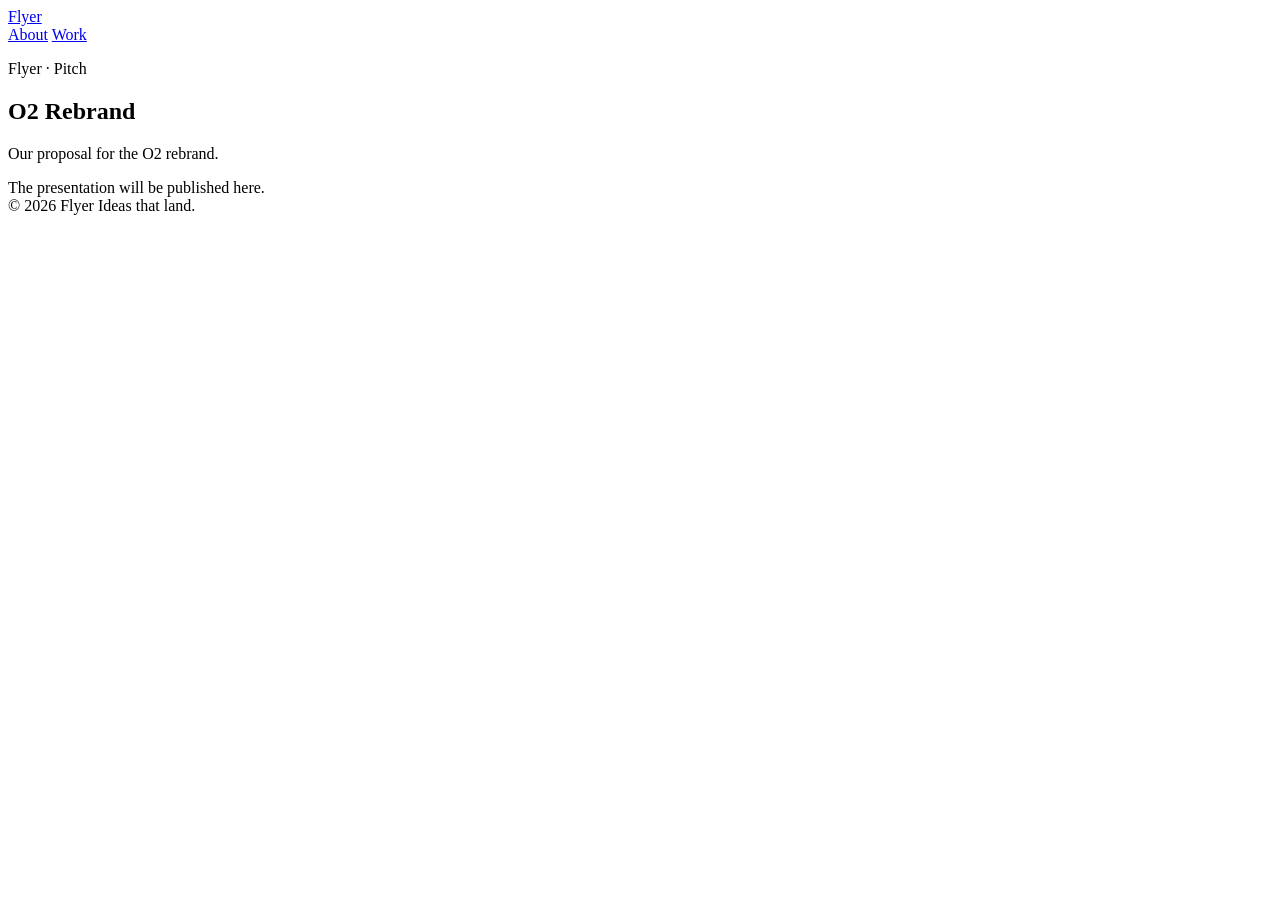
==== posts/o2-rebrand.html @ 80a97119 "Prepare O2 rebrand post with slot for the deck Not linked from the home page until the presentation " ====
<!doctype html>
<html lang="en">
<head>
  <meta charset="utf-8">
  <meta name="viewport" content="width=device-width, initial-scale=1">
  <title>O2 Rebrand — Flyer</title>
  <meta name="description" content="Flyer's pitch for the O2 rebrand.">
  <link rel="icon" href="../assets/logo.png">
  <link rel="preconnect" href="https://fonts.googleapis.com">
  <link rel="preconnect" href="https://fonts.gstatic.com" crossorigin>
  <link href="https://fonts.googleapis.com/css2?family=Inter:wght@400;600&family=Marcellus&display=swap" rel="stylesheet">
  <link rel="stylesheet" href="../assets/style.css">
</head>
<body>
  <header class="site-header">
    <div class="wrap">
      <a class="brand" href="../"><img src="../assets/logo.png" alt=""><span>Flyer</span></a>
      <nav>
        <a href="hello-we-are-flyer.html">About</a>
        <a href="the-pigs-stole-christmas.html">Work</a>
      </nav>
    </div>
  </header>

  <main class="wrap">
    <article>
      <header>
        <p class="kicker">Flyer · Pitch</p>
        <h1>O2 Rebrand</h1>
        <p class="lede">Our proposal for the O2 rebrand.</p>
      </header>

      <!-- SLIDES: upload the exported deck as presentation/flyer-o2-rebrand.pdf and it appears here automatically. -->
      <section class="deck" id="deck">
        <div class="placeholder">The presentation will be published here.</div>
      </section>
    </article>
  </main>

  <footer class="site-footer">
    <div class="wrap">
      <span>© 2026 Flyer</span>
      <span>Ideas that land.</span>
    </div>
  </footer>

  <script>
    // Show the deck if the PDF has been uploaded; otherwise keep the placeholder.
    (function () {
      var src = "../presentation/flyer-o2-rebrand.pdf";
      fetch(src, { method: "HEAD" }).then(function (r) {
        if (!r.ok) return;
        document.getElementById("deck").innerHTML =
          '<iframe src="' + src + '" title="Flyer — O2 Rebrand (presentation)"></iframe>' +
          '<a class="btn" href="' + src + '" target="_blank" rel="noopener">Open the presentation ↗</a>';
      }).catch(function () {});
    })();
  </script>
</body>
</html>
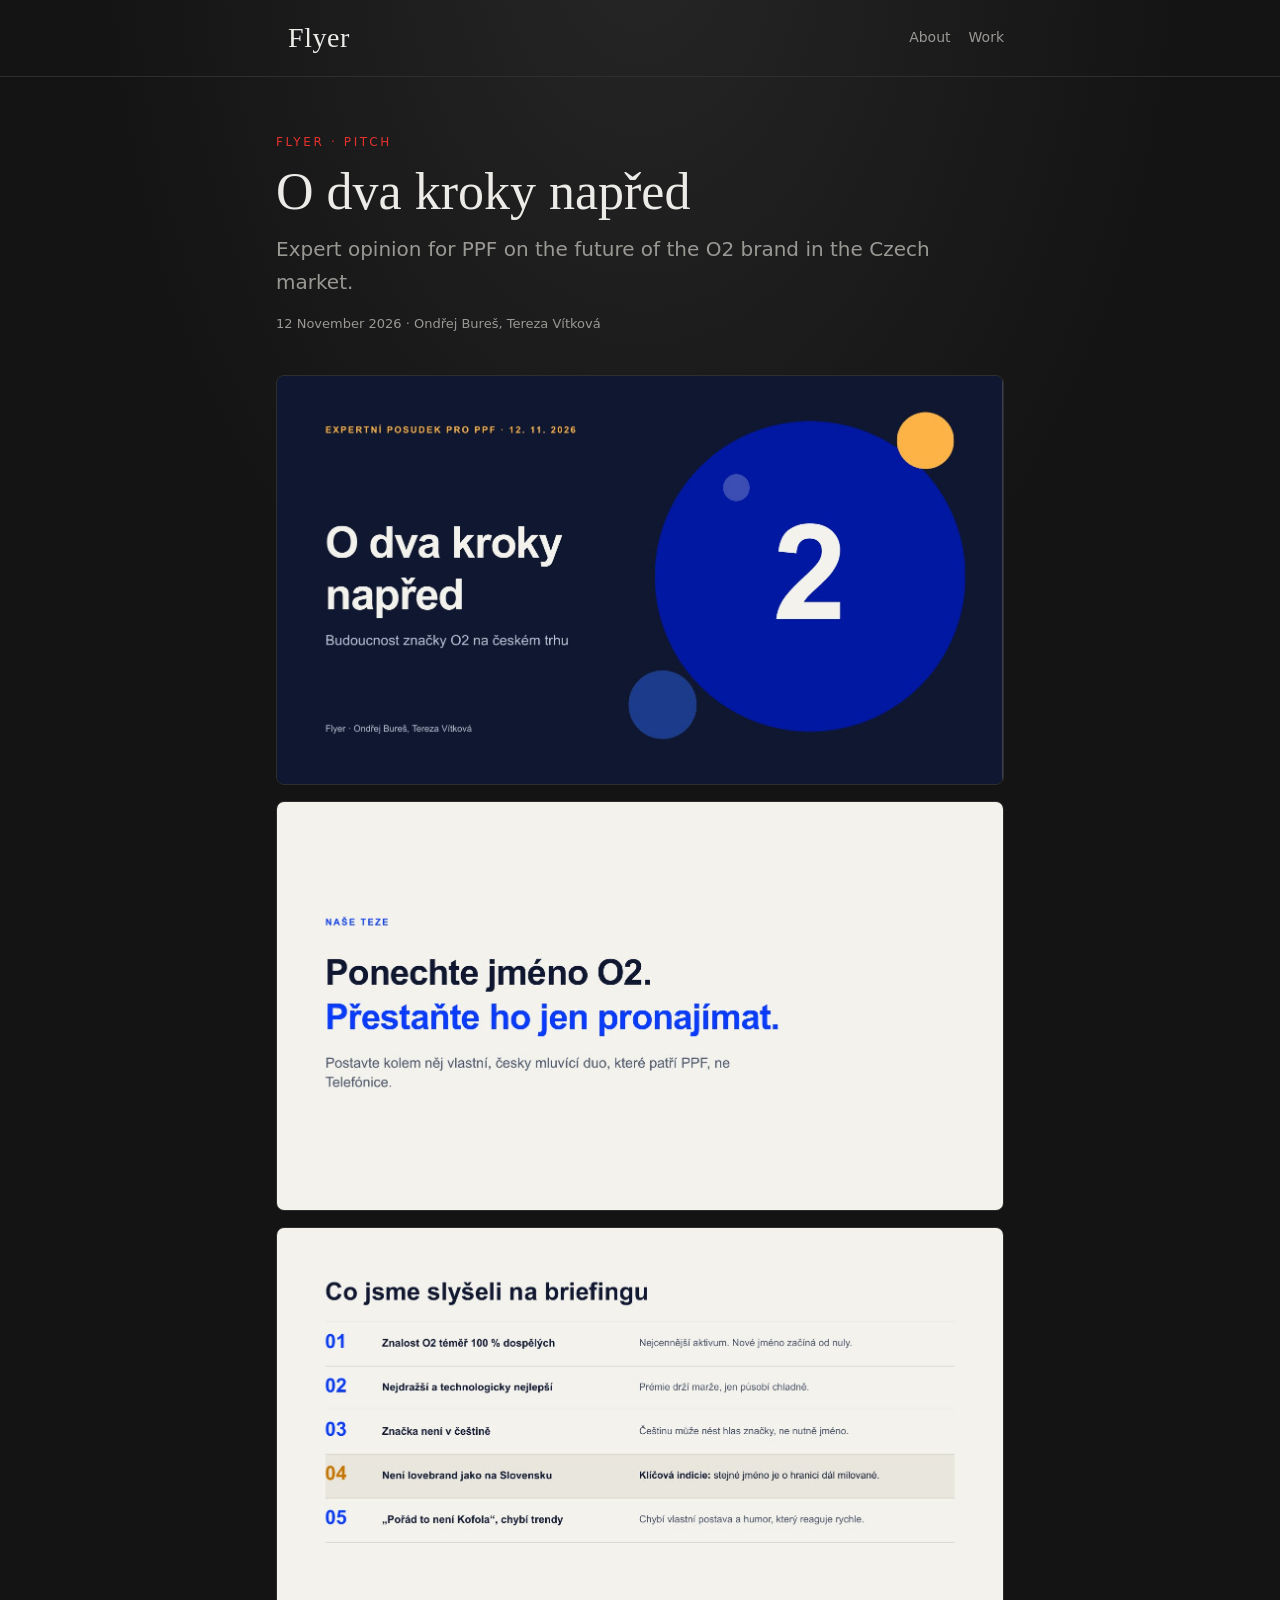
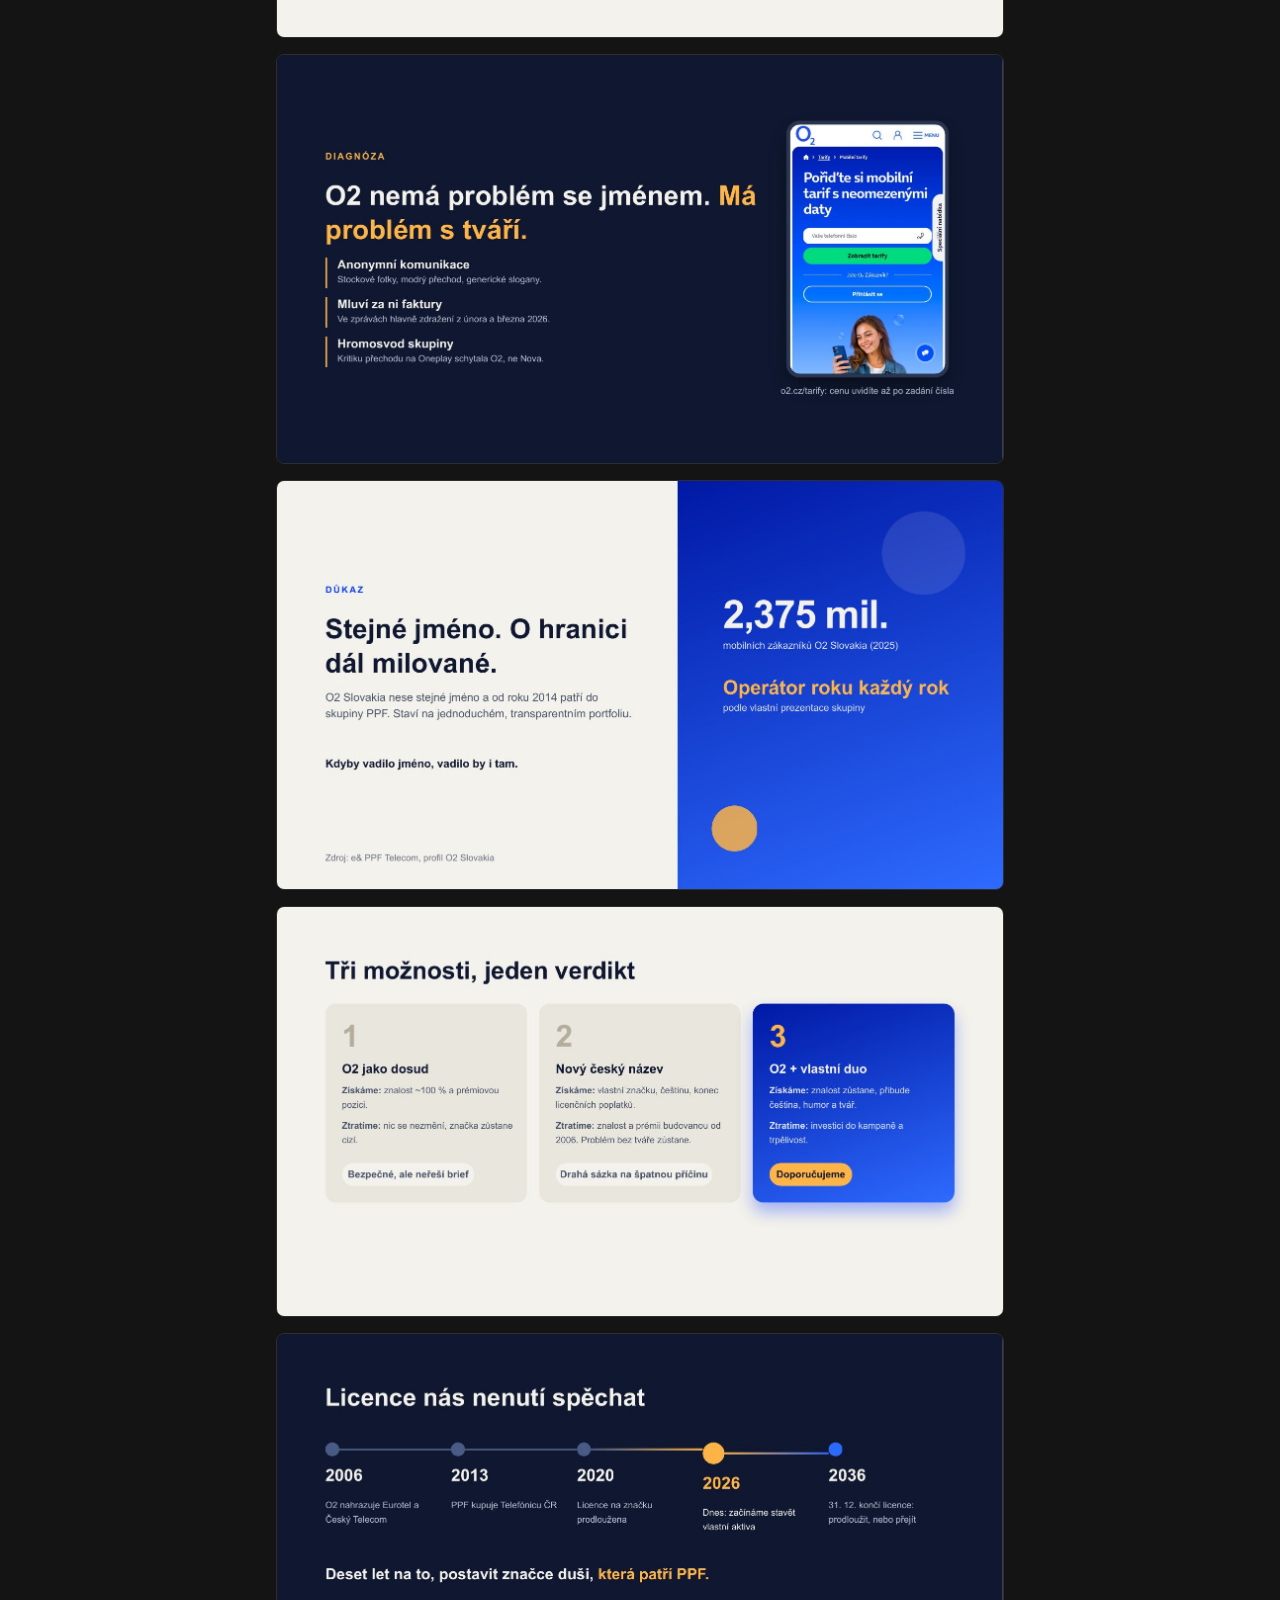
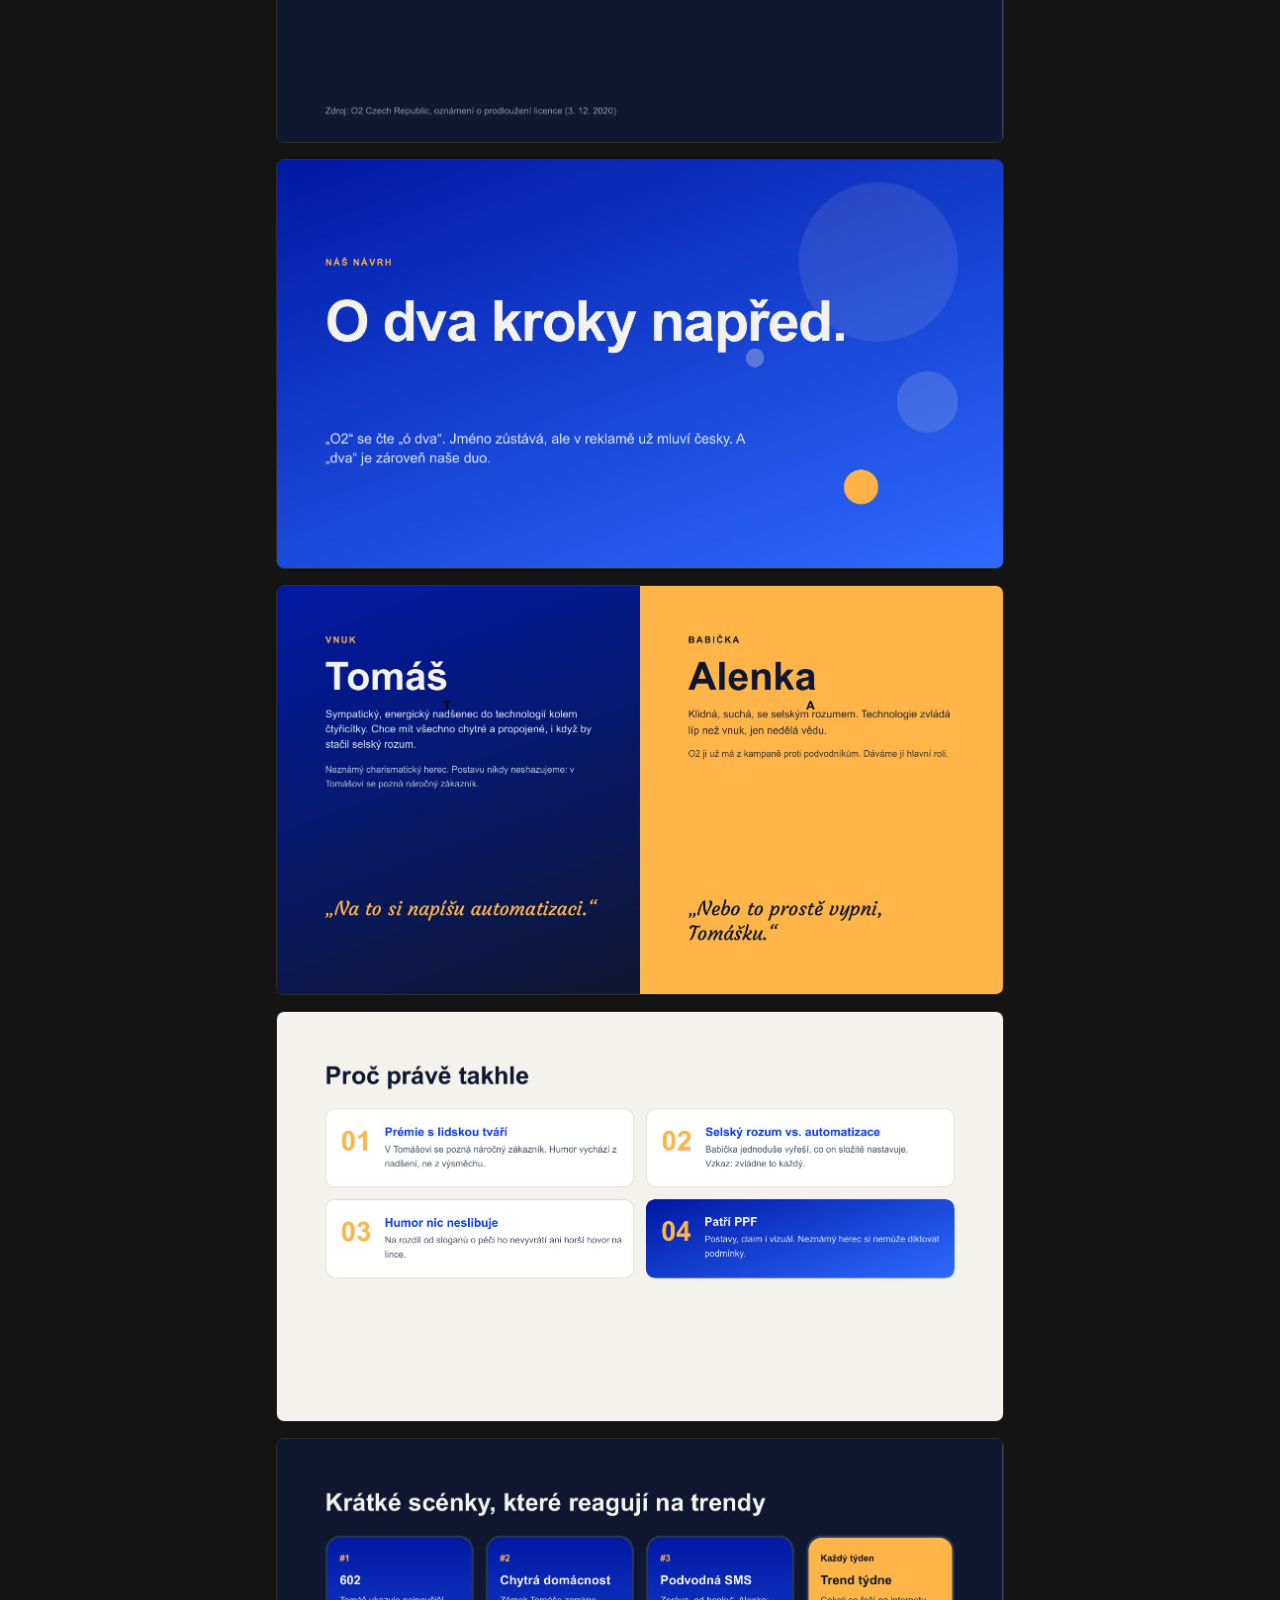
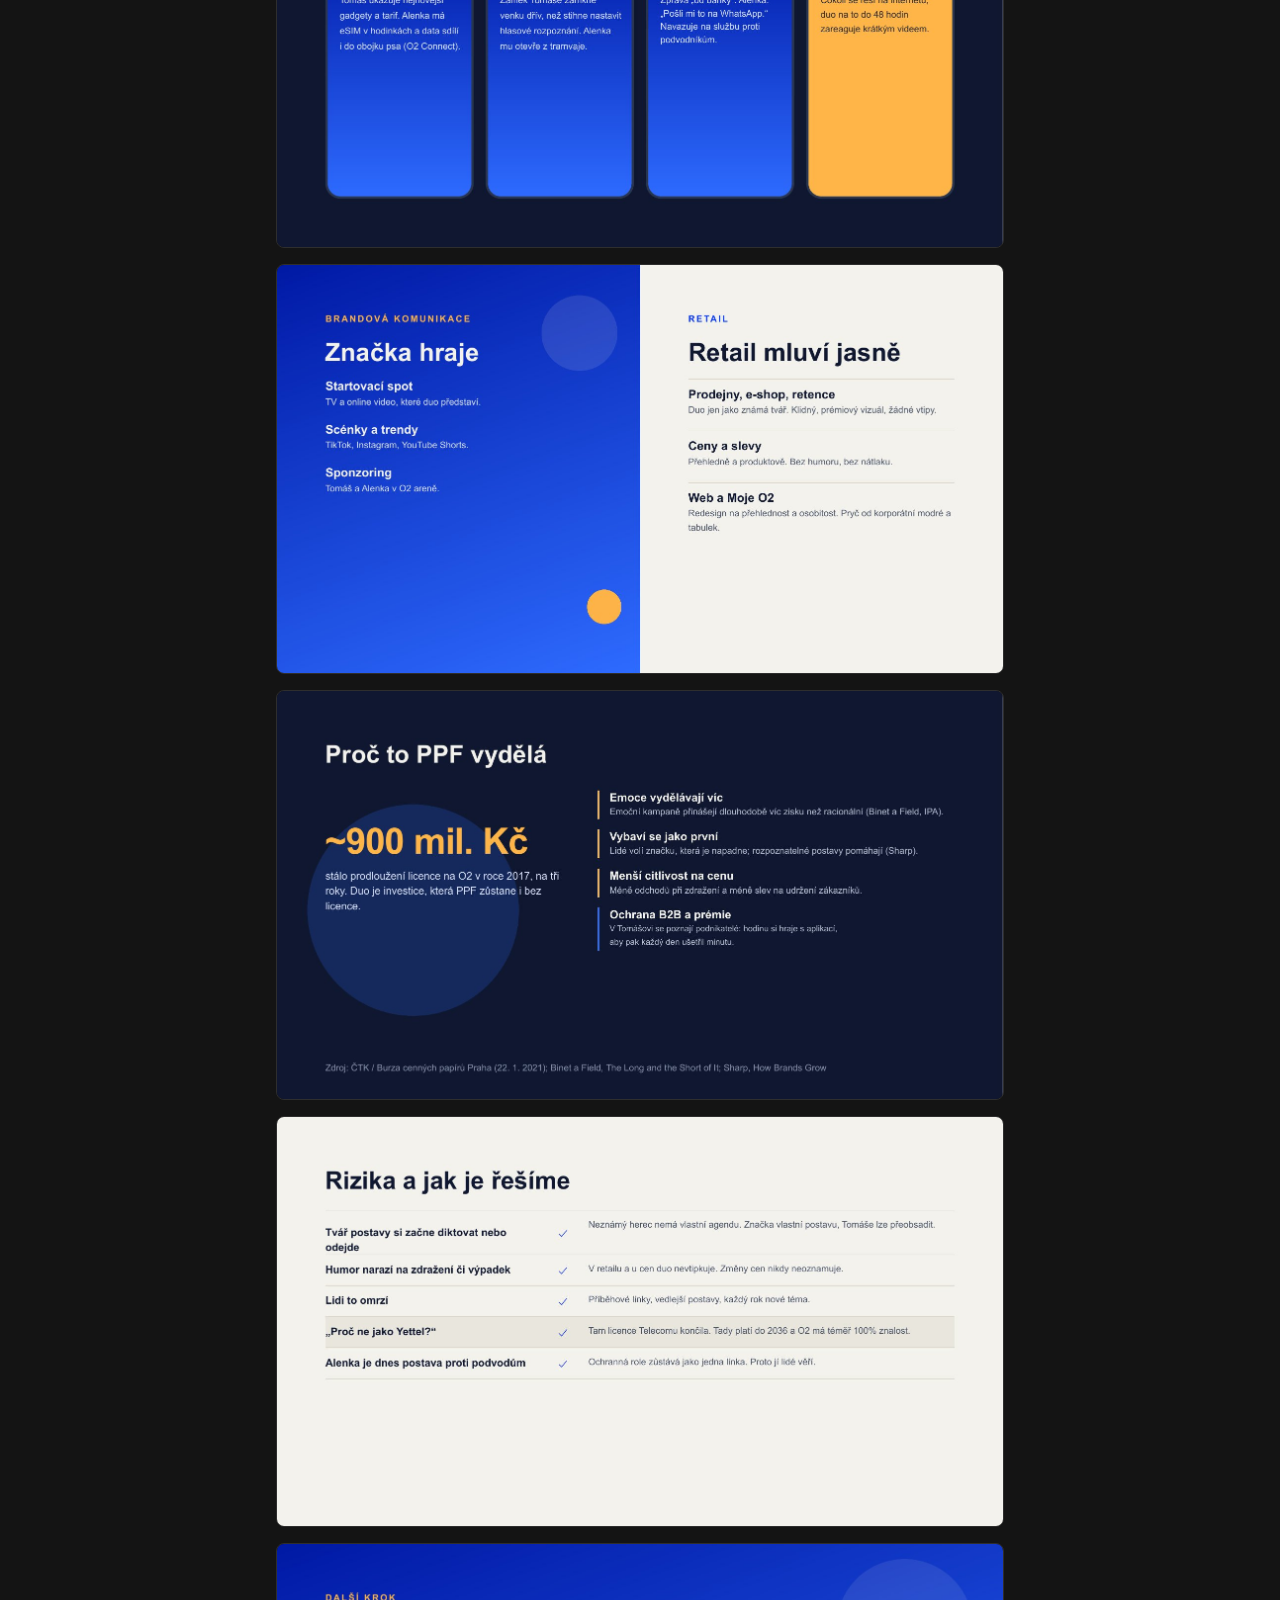
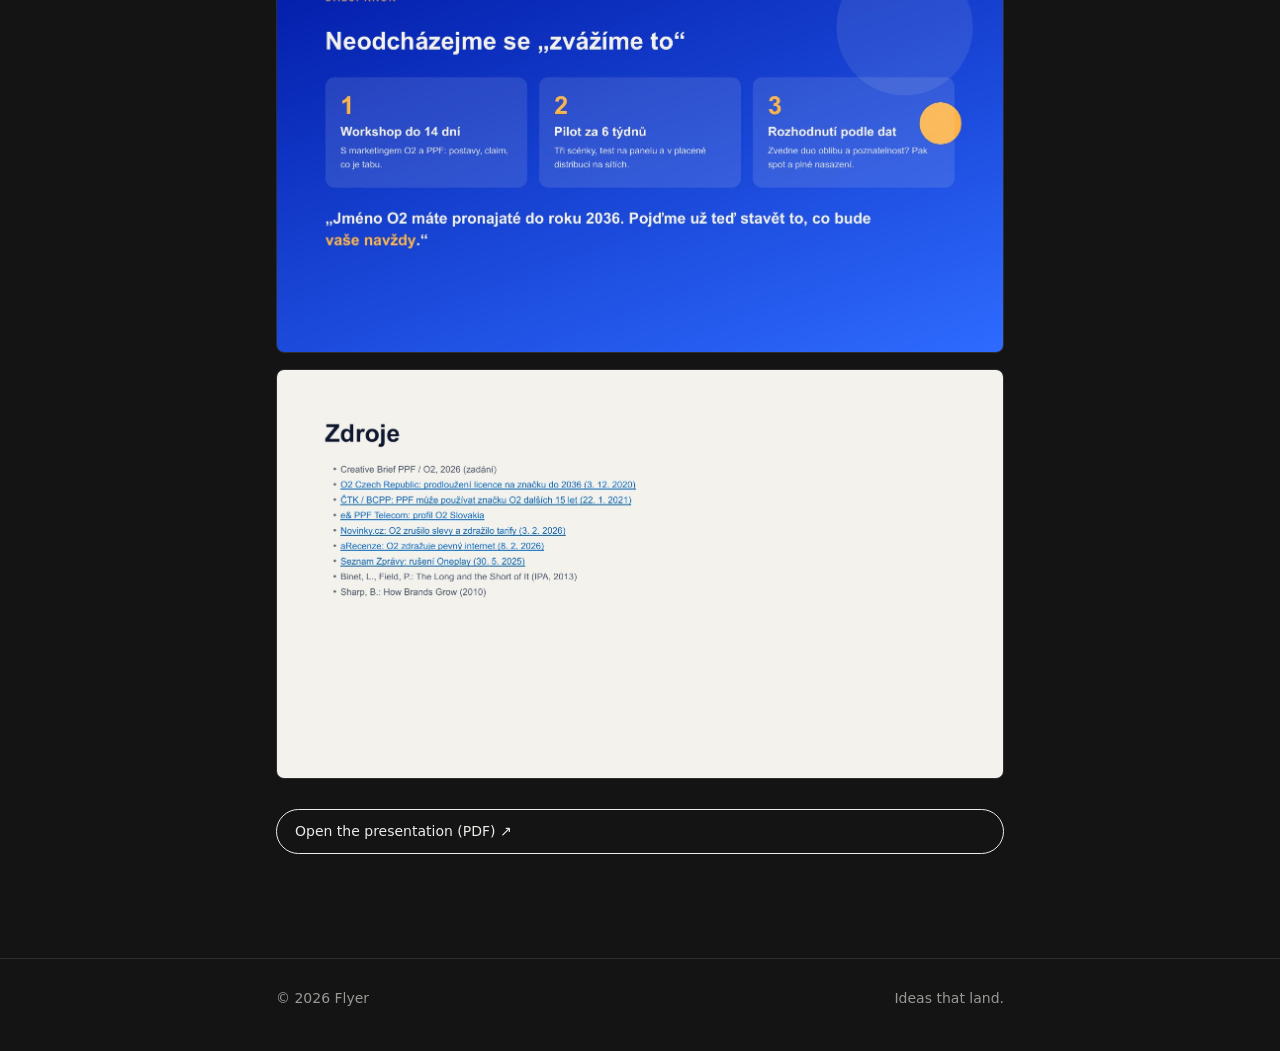
==== commit 0e7904b5: "Publish O2 deck: O dva kroky napřed Slides render as images so they display on phones; PDF linked be" ====
--- a/posts/o2-rebrand.html
+++ b/posts/o2-rebrand.html
@@ -3,8 +3,8 @@
 <head>
   <meta charset="utf-8">
   <meta name="viewport" content="width=device-width, initial-scale=1">
-  <title>O2 Rebrand — Flyer</title>
-  <meta name="description" content="Flyer's pitch for the O2 rebrand.">
+  <title>O dva kroky napřed — Flyer</title>
+  <meta name="description" content="Flyer's expert opinion for PPF on the future of the O2 brand in the Czech market.">
   <link rel="icon" href="../assets/logo.png">
   <link rel="preconnect" href="https://fonts.googleapis.com">
   <link rel="preconnect" href="https://fonts.gstatic.com" crossorigin>
@@ -26,13 +26,29 @@
     <article>
       <header>
         <p class="kicker">Flyer · Pitch</p>
-        <h1>O2 Rebrand</h1>
-        <p class="lede">Our proposal for the O2 rebrand.</p>
+        <h1>O dva kroky napřed</h1>
+        <p class="lede">Expert opinion for PPF on the future of the O2 brand in the Czech market.</p>
+        <p class="post-meta"><time datetime="2026-11-12">12 November 2026</time> · Ondřej Bureš, Tereza Vítková</p>
       </header>
 
-      <!-- SLIDES: upload the exported deck as presentation/flyer-o2-rebrand.pdf and it appears here automatically. -->
-      <section class="deck" id="deck">
-        <div class="placeholder">The presentation will be published here.</div>
+      <section class="slides" aria-label="Presentation slides">
+        <img src="../presentation/o2/slide-01.jpg" alt="Slide 1" width="1467" height="825" loading="eager">
+        <img src="../presentation/o2/slide-02.jpg" alt="Slide 2" width="1467" height="825" loading="eager">
+        <img src="../presentation/o2/slide-03.jpg" alt="Slide 3" width="1467" height="825" loading="lazy">
+        <img src="../presentation/o2/slide-04.jpg" alt="Slide 4" width="1467" height="825" loading="lazy">
+        <img src="../presentation/o2/slide-05.jpg" alt="Slide 5" width="1467" height="825" loading="lazy">
+        <img src="../presentation/o2/slide-06.jpg" alt="Slide 6" width="1467" height="825" loading="lazy">
+        <img src="../presentation/o2/slide-07.jpg" alt="Slide 7" width="1467" height="825" loading="lazy">
+        <img src="../presentation/o2/slide-08.jpg" alt="Slide 8" width="1467" height="825" loading="lazy">
+        <img src="../presentation/o2/slide-09.jpg" alt="Slide 9" width="1467" height="825" loading="lazy">
+        <img src="../presentation/o2/slide-10.jpg" alt="Slide 10" width="1467" height="825" loading="lazy">
+        <img src="../presentation/o2/slide-11.jpg" alt="Slide 11" width="1467" height="825" loading="lazy">
+        <img src="../presentation/o2/slide-12.jpg" alt="Slide 12" width="1467" height="825" loading="lazy">
+        <img src="../presentation/o2/slide-13.jpg" alt="Slide 13" width="1467" height="825" loading="lazy">
+        <img src="../presentation/o2/slide-14.jpg" alt="Slide 14" width="1467" height="825" loading="lazy">
+        <img src="../presentation/o2/slide-15.jpg" alt="Slide 15" width="1467" height="825" loading="lazy">
+        <img src="../presentation/o2/slide-16.jpg" alt="Slide 16" width="1467" height="825" loading="lazy">
+        <a class="btn" href="../presentation/flyer-o2-rebrand.pdf" target="_blank" rel="noopener">Open the presentation (PDF) ↗</a>
       </section>
     </article>
   </main>
@@ -43,18 +59,5 @@
       <span>Ideas that land.</span>
     </div>
   </footer>
-
-  <script>
-    // Show the deck if the PDF has been uploaded; otherwise keep the placeholder.
-    (function () {
-      var src = "../presentation/flyer-o2-rebrand.pdf";
-      fetch(src, { method: "HEAD" }).then(function (r) {
-        if (!r.ok) return;
-        document.getElementById("deck").innerHTML =
-          '<iframe src="' + src + '" title="Flyer — O2 Rebrand (presentation)"></iframe>' +
-          '<a class="btn" href="' + src + '" target="_blank" rel="noopener">Open the presentation ↗</a>';
-      }).catch(function () {});
-    })();
-  </script>
 </body>
 </html>
--- a/assets/style.css
+++ b/assets/style.css
@@ -0,0 +1,156 @@
+:root {
+  --bg: #141414;
+  --bg-raised: #1d1d1d;
+  --line: #2e2e2e;
+  --text: #ecebe8;
+  --muted: #9a9894;
+  --accent: #e5322d;
+  --serif: "Marcellus", "Optima", Georgia, serif;
+  --sans: "Inter", system-ui, -apple-system, "Segoe UI", sans-serif;
+}
+
+* { box-sizing: border-box; }
+
+html { -webkit-text-size-adjust: 100%; }
+
+body {
+  margin: 0;
+  background: radial-gradient(ellipse at 50% -10%, #262626 0%, var(--bg) 60%) fixed, var(--bg);
+  color: var(--text);
+  font: 17px/1.65 var(--sans);
+}
+
+a { color: var(--text); text-decoration-color: var(--accent); text-underline-offset: 3px; }
+a:hover { color: var(--accent); }
+
+.wrap { max-width: 760px; margin: 0 auto; padding: 0 16px; }
+
+/* ---------- Header ---------- */
+.site-header { border-bottom: 1px solid var(--line); }
+.site-header .wrap {
+  display: flex; align-items: center; justify-content: space-between;
+  gap: 16px; padding-top: 18px; padding-bottom: 18px;
+}
+.brand { display: flex; align-items: center; gap: 12px; text-decoration: none; }
+.brand img { height: 40px; width: auto; }
+.brand span { font: 28px/1 var(--serif); letter-spacing: .02em; }
+.site-header nav { display: flex; gap: 18px; font-size: 14px; }
+.site-header nav a { text-decoration: none; color: var(--muted); }
+.site-header nav a:hover { color: var(--text); }
+
+/* ---------- Hero ---------- */
+.hero { text-align: center; padding: 72px 0 56px; }
+.hero img { width: 150px; height: auto; }
+.hero h1 { font: 64px/1 var(--serif); margin: 28px 0 10px; letter-spacing: .02em; }
+.hero .tagline { font: 24px/1.3 var(--serif); margin: 0; }
+.hero .tagline b { font-weight: 700; }
+.hero .claim {
+  margin: 22px 0 0; color: var(--muted);
+  font-size: 13px; letter-spacing: .22em; text-transform: uppercase;
+}
+
+/* ---------- Post list ---------- */
+.section-label {
+  font-size: 12px; letter-spacing: .22em; text-transform: uppercase;
+  color: var(--muted); margin: 0 0 18px;
+}
+.post-list { list-style: none; padding: 0; margin: 0 0 80px; }
+.post-list li { border-top: 1px solid var(--line); }
+.post-list li:last-child { border-bottom: 1px solid var(--line); }
+.post-list a { display: block; padding: 26px 0; text-decoration: none; }
+.post-list a:hover h2 { color: var(--accent); }
+.post-list time, .post-meta { font-size: 13px; color: var(--muted); }
+.post-list h2 { font: 30px/1.15 var(--serif); margin: 6px 0 8px; transition: color .15s; }
+.post-list p { margin: 0; color: var(--muted); }
+
+/* ---------- Article ---------- */
+article { padding: 56px 0 80px; }
+article header { margin-bottom: 40px; }
+.kicker {
+  font-size: 12px; letter-spacing: .22em; text-transform: uppercase;
+  color: var(--accent); margin: 0 0 12px;
+}
+article h1 { font: 52px/1.05 var(--serif); margin: 0 0 14px; }
+article .lede { font-size: 20px; color: var(--muted); margin: 0 0 14px; }
+article h2 {
+  font: 30px/1.2 var(--serif); margin: 64px 0 16px;
+  padding-top: 24px; border-top: 1px solid var(--line);
+}
+article h2 .num { color: var(--accent); margin-right: 10px; }
+article h3 { font: 21px/1.3 var(--serif); margin: 32px 0 10px; }
+article ul, article ol { padding-left: 1.25em; }
+article li { margin: 6px 0; }
+article li::marker { color: var(--accent); }
+
+blockquote {
+  margin: 32px 0; padding: 4px 0 4px 22px;
+  border-left: 3px solid var(--accent);
+  font: 24px/1.35 var(--serif);
+}
+
+.big-line {
+  font: 38px/1.15 var(--serif); text-align: center;
+  margin: 40px 0; padding: 36px 16px;
+  border-top: 1px solid var(--line); border-bottom: 1px solid var(--line);
+}
+.big-line small { display: block; font: 17px/1.5 var(--sans); color: var(--muted); margin-top: 14px; }
+
+/* Tables */
+.table-scroll { overflow-x: auto; margin: 20px 0; }
+table { width: 100%; border-collapse: collapse; font-size: 15px; }
+th, td { text-align: left; vertical-align: top; padding: 12px 14px 12px 0; border-bottom: 1px solid var(--line); }
+th { font-weight: 600; color: var(--muted); font-size: 12px; letter-spacing: .12em; text-transform: uppercase; }
+td:first-child { font-weight: 600; white-space: nowrap; }
+
+/* Cards */
+.cards { display: grid; grid-template-columns: repeat(auto-fit, minmax(200px, 1fr)); gap: 14px; margin: 24px 0; }
+.card { background: var(--bg-raised); border: 1px solid var(--line); border-radius: 10px; padding: 20px; }
+.card .n { font: 34px/1 var(--serif); color: var(--accent); }
+.card p { margin: 10px 0 0; font-size: 15px; }
+
+/* Key visual */
+.kv {
+  background: var(--bg-raised); border: 1px solid var(--line); border-radius: 12px;
+  padding: 28px; margin: 24px 0;
+}
+.kv dl { margin: 0; display: grid; grid-template-columns: 140px 1fr; gap: 12px 20px; }
+.kv dt { color: var(--muted); font-size: 13px; letter-spacing: .12em; text-transform: uppercase; padding-top: 4px; }
+.kv dd { margin: 0; }
+.kv dd.headline { font: 30px/1.15 var(--serif); }
+
+/* Presentation */
+.deck { margin: 24px 0; }
+.deck iframe { width: 100%; aspect-ratio: 16 / 10; border: 1px solid var(--line); border-radius: 10px; background: #000; }
+.deck .placeholder {
+  border: 1px dashed var(--line); border-radius: 10px; padding: 40px 20px;
+  text-align: center; color: var(--muted);
+}
+.btn {
+  display: inline-block; margin-top: 14px; padding: 10px 18px;
+  border: 1px solid var(--text); border-radius: 999px; text-decoration: none; font-size: 14px;
+}
+.btn:hover { border-color: var(--accent); }
+
+/* Slides as images */
+.slides { display: grid; gap: 16px; margin: 24px 0; }
+.slides img { width: 100%; height: auto; display: block; border: 1px solid var(--line); border-radius: 8px; }
+
+/* ---------- Footer ---------- */
+.site-footer { border-top: 1px solid var(--line); padding: 28px 0 40px; color: var(--muted); font-size: 14px; }
+.site-footer .wrap { display: flex; justify-content: space-between; gap: 16px; flex-wrap: wrap; }
+
+/* ---------- Phone ---------- */
+@media (max-width: 600px) {
+  body { font-size: 16px; }
+  .brand span { font-size: 24px; }
+  .site-header nav { gap: 12px; }
+  .hero { padding: 48px 0 40px; }
+  .hero h1 { font-size: 48px; }
+  article h1 { font-size: 38px; }
+  article h2 { font-size: 25px; }
+  .big-line { font-size: 28px; }
+  .kv { padding: 20px; }
+  .kv dl { grid-template-columns: 1fr; gap: 4px; }
+  .kv dd { margin-bottom: 12px; }
+  td:first-child { white-space: normal; }
+}
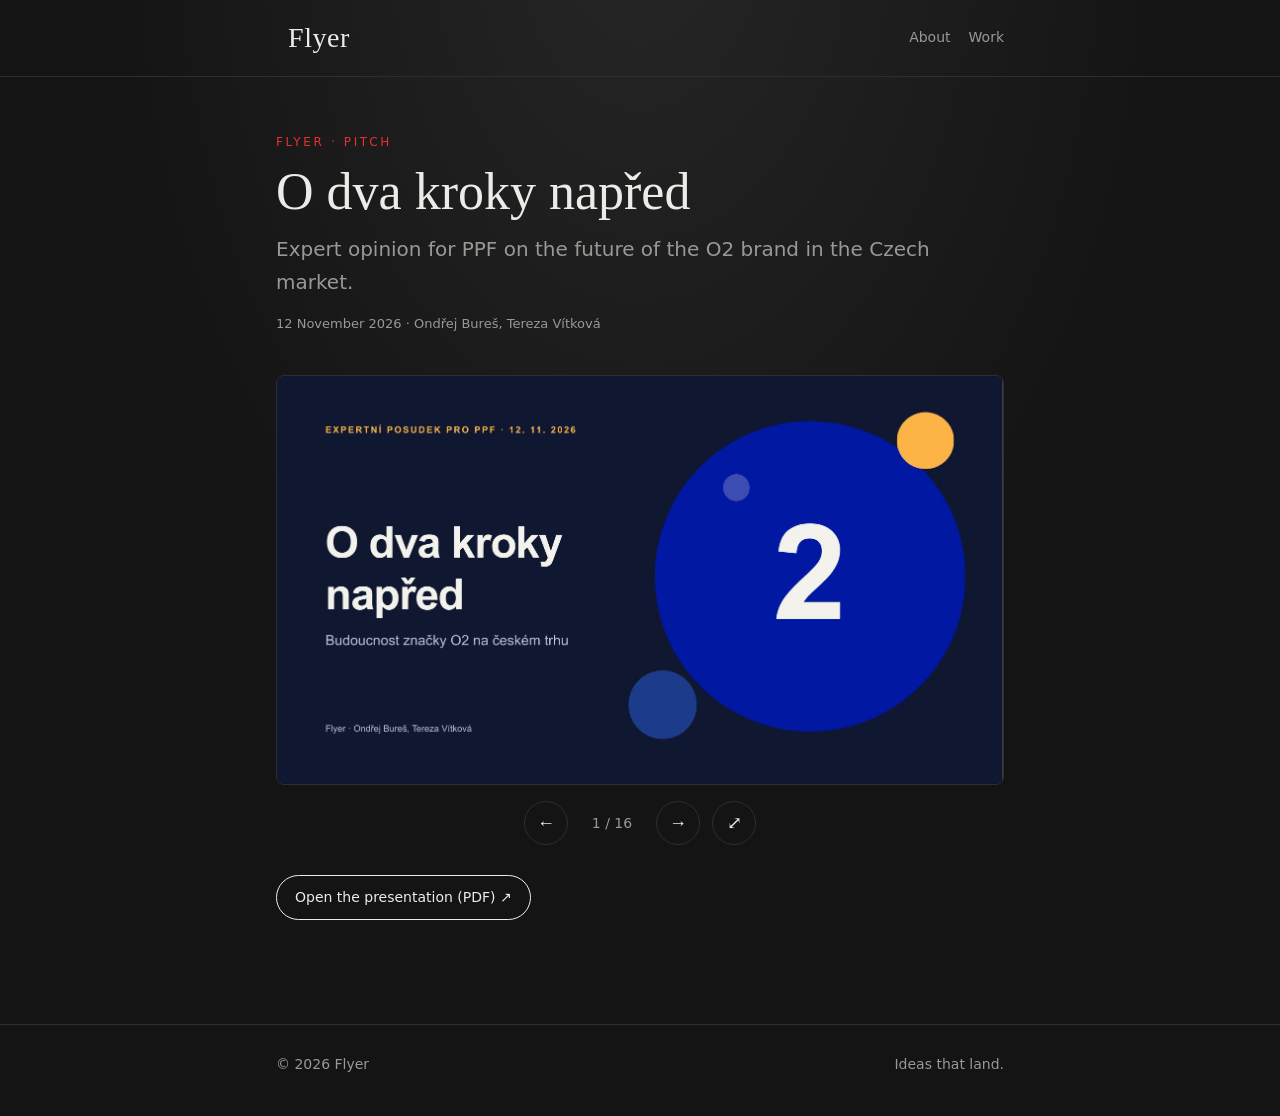
==== commit ffa33088: "Play O2 slides one at a time with arrows, swipe and full screen Co-Authored-By: Claude Opus 5.5 <nor" ====
--- a/posts/o2-rebrand.html
+++ b/posts/o2-rebrand.html
@@ -31,7 +31,7 @@
         <p class="post-meta"><time datetime="2026-11-12">12 November 2026</time> · Ondřej Bureš, Tereza Vítková</p>
       </header>
 
-      <section class="slides" aria-label="Presentation slides">
+      <section class="slides" id="player" aria-label="Presentation slides" aria-roledescription="carousel">
         <img src="../presentation/o2/slide-01.jpg" alt="Slide 1" width="1467" height="825" loading="eager">
         <img src="../presentation/o2/slide-02.jpg" alt="Slide 2" width="1467" height="825" loading="eager">
         <img src="../presentation/o2/slide-03.jpg" alt="Slide 3" width="1467" height="825" loading="lazy">
@@ -48,6 +48,12 @@
         <img src="../presentation/o2/slide-14.jpg" alt="Slide 14" width="1467" height="825" loading="lazy">
         <img src="../presentation/o2/slide-15.jpg" alt="Slide 15" width="1467" height="825" loading="lazy">
         <img src="../presentation/o2/slide-16.jpg" alt="Slide 16" width="1467" height="825" loading="lazy">
+        <div class="player-bar">
+          <button type="button" class="pbtn" id="prev" aria-label="Previous slide">←</button>
+          <span class="pcount" id="count" aria-live="polite"></span>
+          <button type="button" class="pbtn" id="next" aria-label="Next slide">→</button>
+          <button type="button" class="pbtn" id="full" aria-label="Full screen">⤢</button>
+        </div>
         <a class="btn" href="../presentation/flyer-o2-rebrand.pdf" target="_blank" rel="noopener">Open the presentation (PDF) ↗</a>
       </section>
     </article>
@@ -59,5 +65,47 @@
       <span>Ideas that land.</span>
     </div>
   </footer>
+
+  <script>
+    // Turn the stacked slide images into a one-at-a-time player. Without JS, all slides stay stacked.
+    (function () {
+      var player = document.getElementById("player");
+      var slides = player.querySelectorAll("img");
+      var count = document.getElementById("count");
+      var i = 0;
+      player.classList.add("is-player");
+      slides.forEach(function (img) { img.loading = "eager"; });
+      function show(n) {
+        i = Math.max(0, Math.min(slides.length - 1, n));
+        slides.forEach(function (img, k) { img.hidden = k !== i; });
+        count.textContent = (i + 1) + " / " + slides.length;
+      }
+      document.getElementById("prev").onclick = function () { show(i - 1); };
+      document.getElementById("next").onclick = function () { show(i + 1); };
+      document.getElementById("full").onclick = function () {
+        if (document.fullscreenElement) document.exitFullscreen();
+        else if (player.requestFullscreen) player.requestFullscreen().catch(function () {});
+      };
+      document.addEventListener("keydown", function (e) {
+        if (e.key === "ArrowRight" || e.key === "PageDown" || e.key === " ") { e.preventDefault(); show(i + 1); }
+        if (e.key === "ArrowLeft" || e.key === "PageUp") { e.preventDefault(); show(i - 1); }
+      });
+      slides.forEach(function (img) {
+        img.addEventListener("click", function (e) {
+          var r = img.getBoundingClientRect();
+          show(e.clientX - r.left < r.width / 3 ? i - 1 : i + 1);
+        });
+      });
+      var x0 = null;
+      player.addEventListener("touchstart", function (e) { x0 = e.touches[0].clientX; }, { passive: true });
+      player.addEventListener("touchend", function (e) {
+        if (x0 === null) return;
+        var dx = e.changedTouches[0].clientX - x0;
+        if (Math.abs(dx) > 40) show(dx < 0 ? i + 1 : i - 1);
+        x0 = null;
+      });
+      show(0);
+    })();
+  </script>
 </body>
 </html>
--- a/assets/style.css
+++ b/assets/style.css
@@ -135,6 +135,22 @@
 .slides { display: grid; gap: 16px; margin: 24px 0; }
 .slides img { width: 100%; height: auto; display: block; border: 1px solid var(--line); border-radius: 8px; }
 
+.player-bar { display: none; }
+.slides .btn { justify-self: start; }
+.slides.is-player img { cursor: pointer; }
+.slides.is-player img[hidden] { display: none; }
+.slides.is-player .player-bar { display: flex; align-items: center; justify-content: center; gap: 12px; }
+.pbtn {
+  background: none; color: var(--text); border: 1px solid var(--line); border-radius: 999px;
+  width: 44px; height: 44px; font-size: 18px; cursor: pointer;
+}
+.pbtn:hover { border-color: var(--accent); color: var(--accent); }
+.pbtn:focus-visible { outline: 2px solid var(--accent); outline-offset: 2px; }
+.pcount { min-width: 64px; text-align: center; color: var(--muted); font-size: 14px; font-variant-numeric: tabular-nums; }
+.slides:fullscreen { background: #000; display: flex; flex-direction: column; justify-content: center; padding: 16px; }
+.slides:fullscreen img { max-height: calc(100vh - 100px); object-fit: contain; border: 0; }
+.slides:fullscreen .btn { display: none; }
+
 /* ---------- Footer ---------- */
 .site-footer { border-top: 1px solid var(--line); padding: 28px 0 40px; color: var(--muted); font-size: 14px; }
 .site-footer .wrap { display: flex; justify-content: space-between; gap: 16px; flex-wrap: wrap; }
